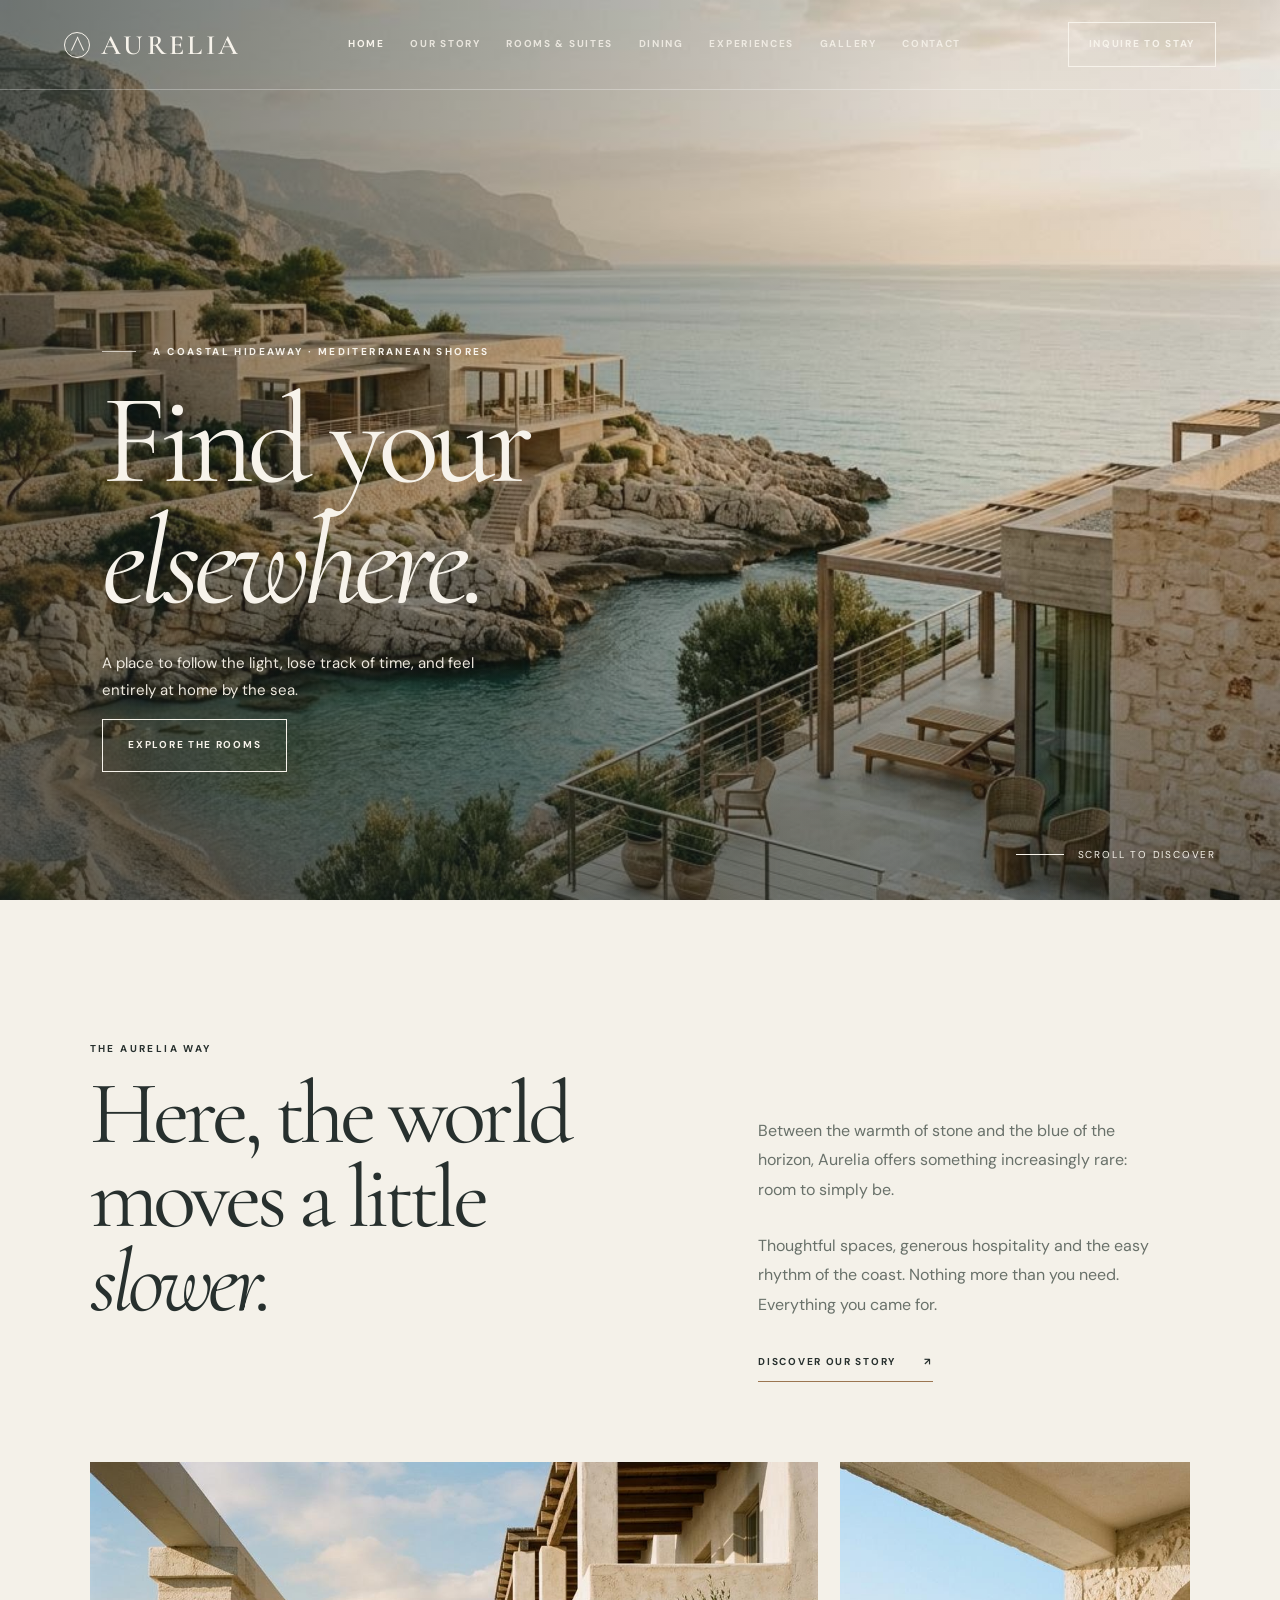
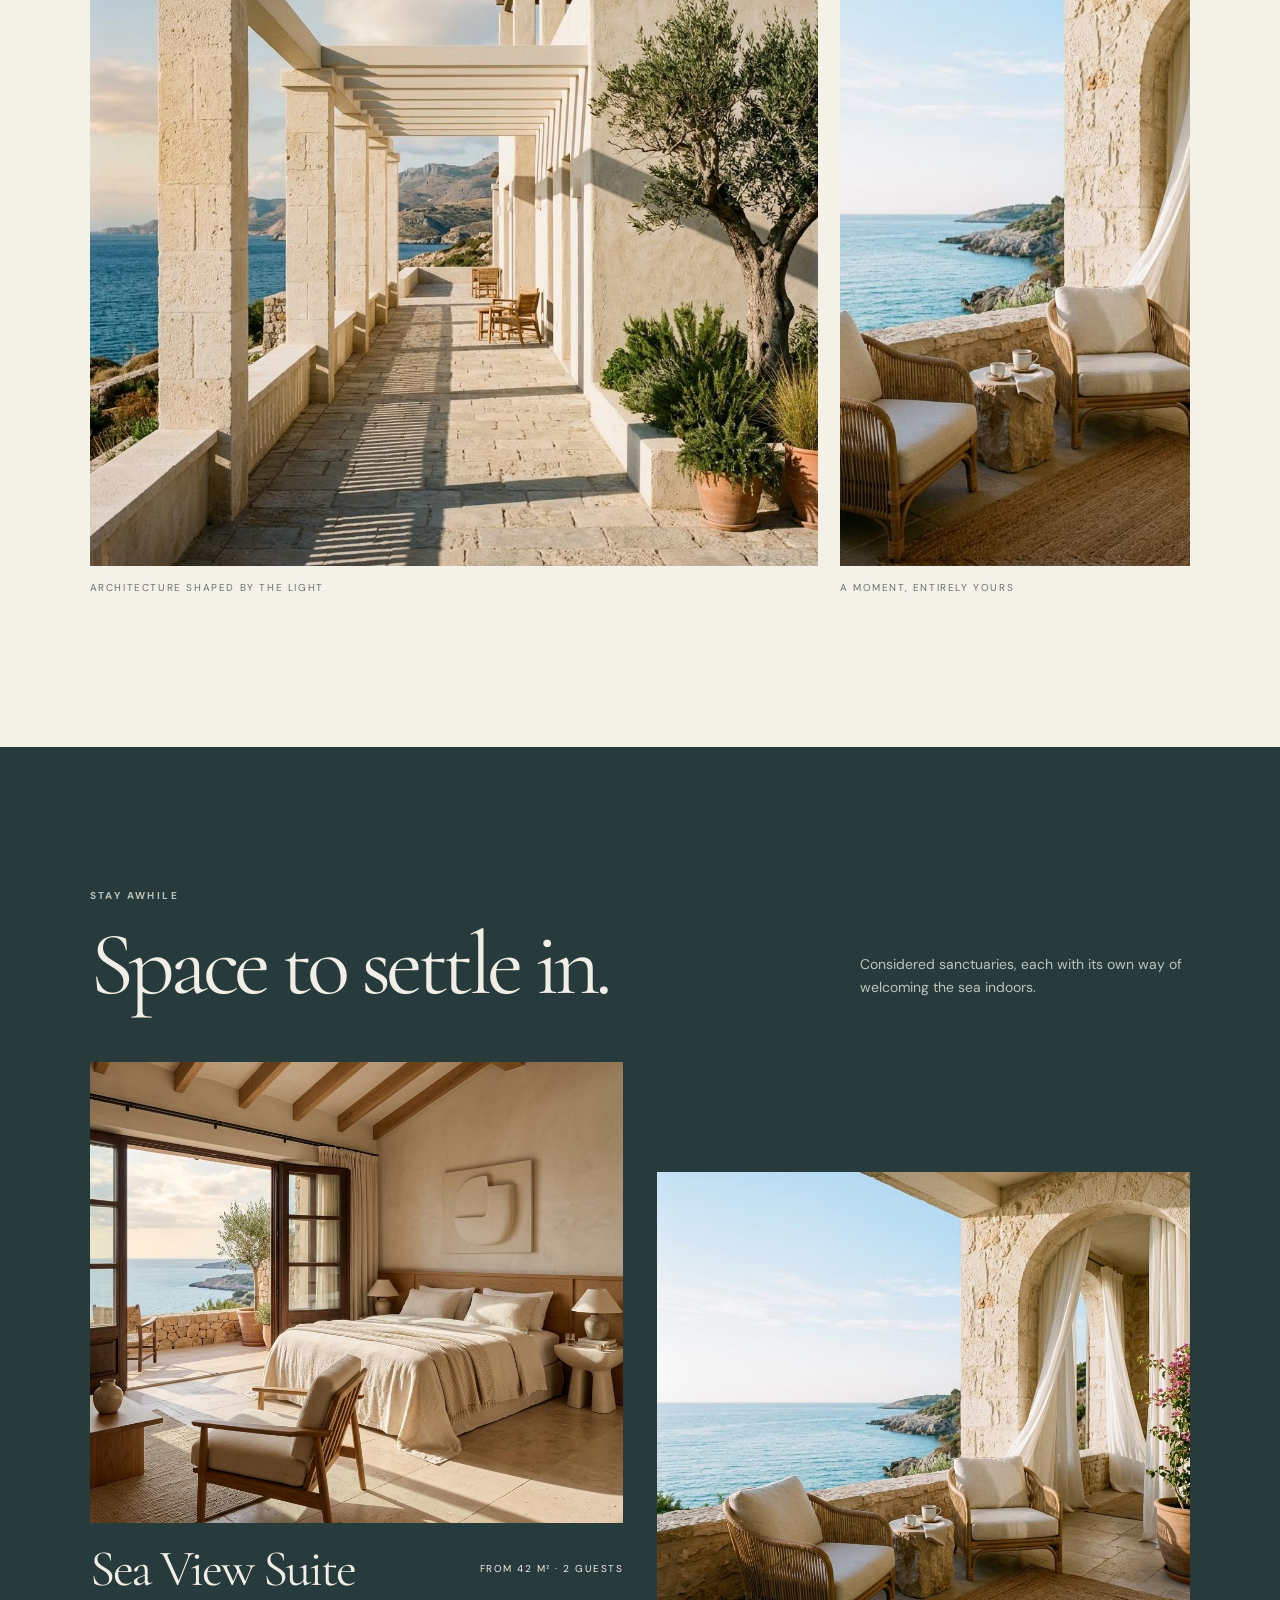
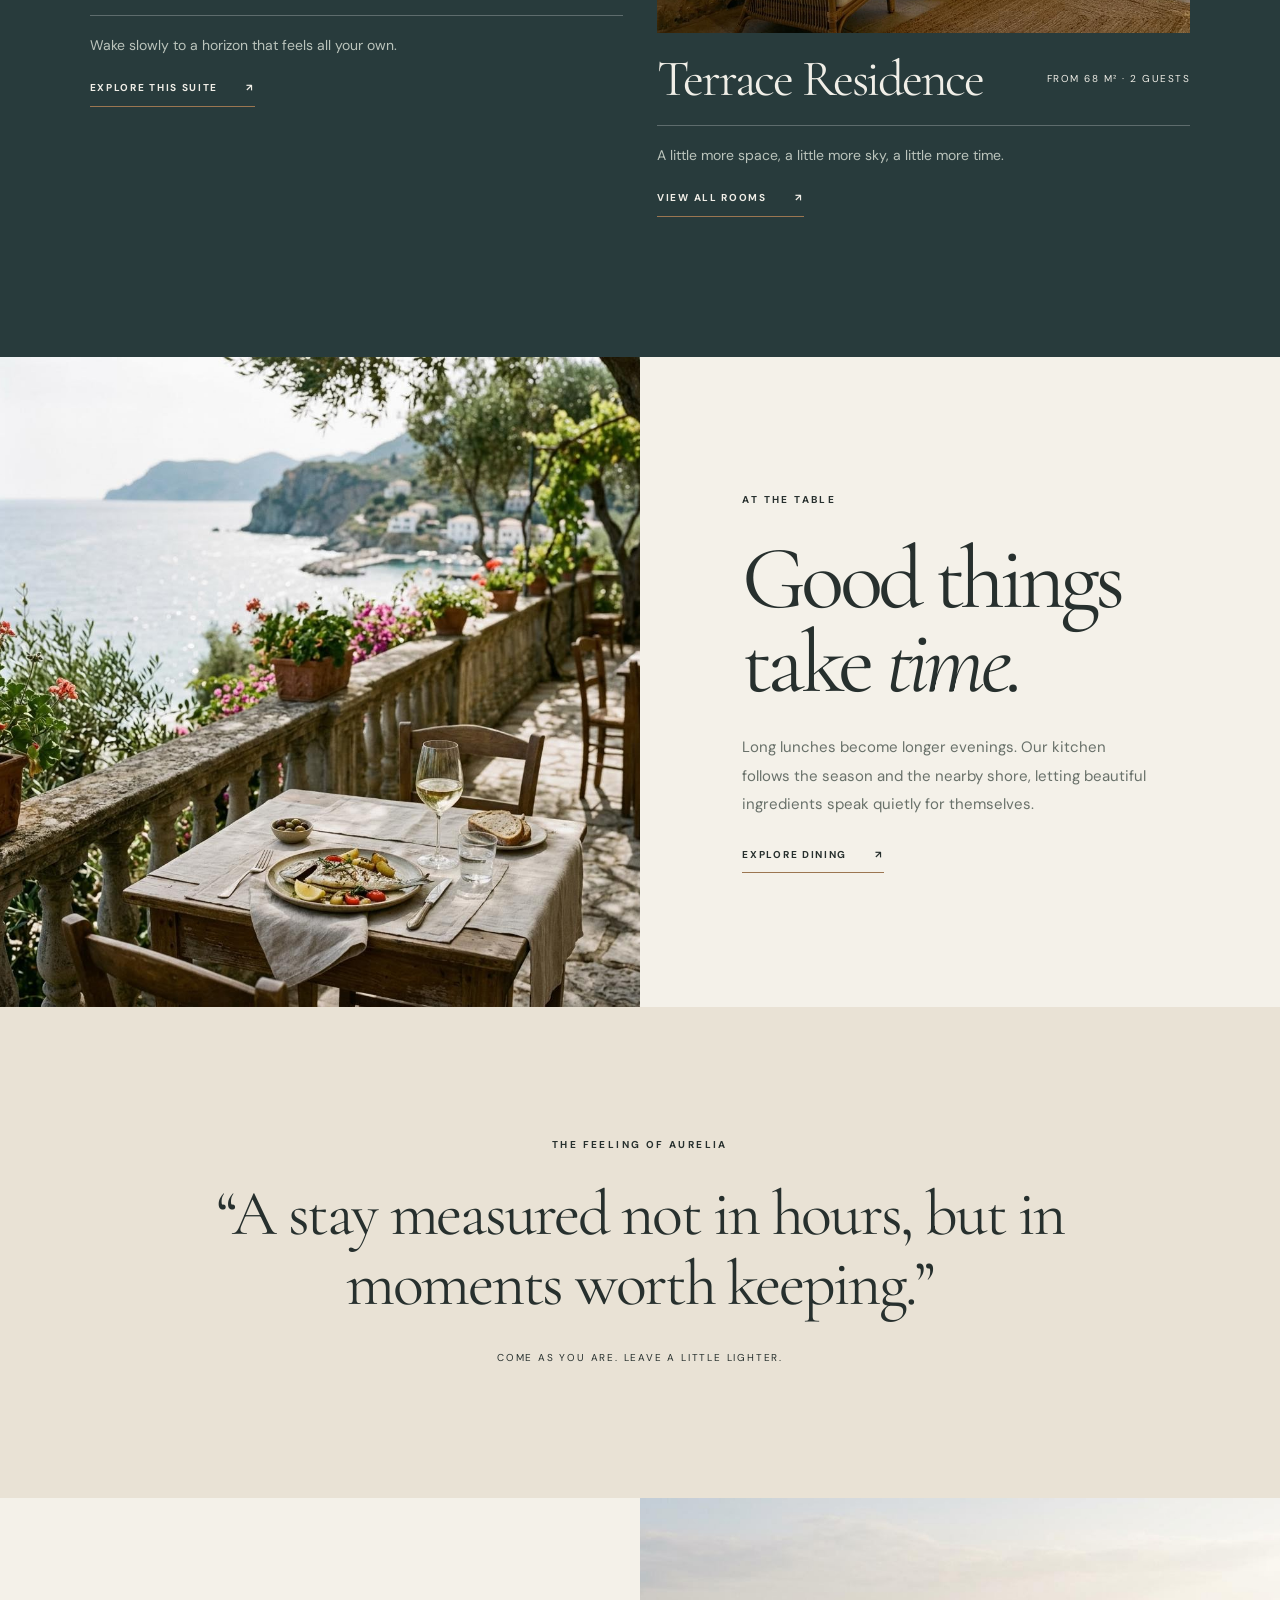
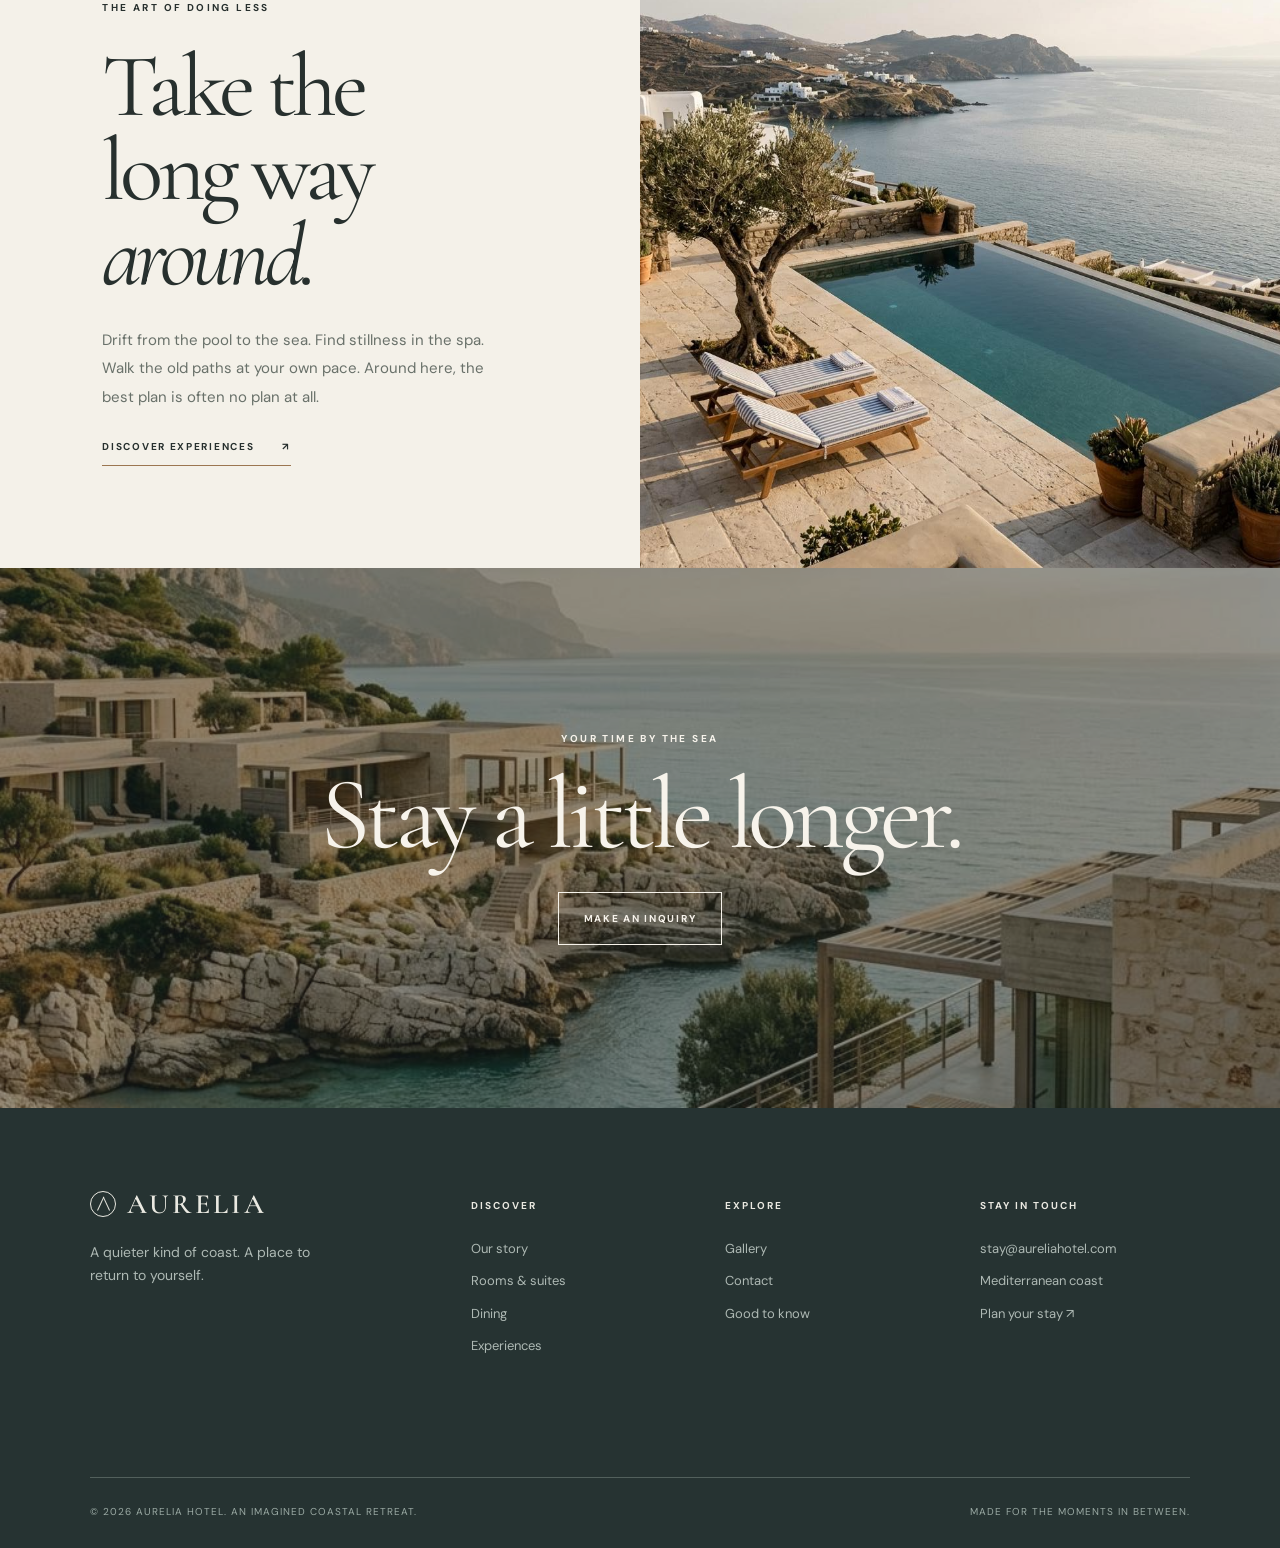
==== index.html @ 77ba6881 "new commit" ====
<!doctype html>
<html lang="en">

<head>
  <meta charset="utf-8">
  <meta name="viewport" content="width=device-width, initial-scale=1">
  <title>Aurelia Hotel — A quieter kind of coast</title>
  <meta name="description"
    content="Aurelia is an intimate coastal retreat where limestone, sea light and unhurried days come together. Explore our rooms, dining and the art of staying a little longer.">
  <meta name="theme-color" content="#f4f1e9">
  <link rel="icon" href="./assets/favicon-BOdvN1qZ.svg" type="image/svg+xml">
  <script src="./assets/main.js" defer></script>
  <link rel="stylesheet" crossorigin href="./assets/styles.css">
</head>

<body>
  <a class="skip-link" href="#main">Skip to content</a>
  <header class="site-header">
    <a class="brand" href="index.html" aria-label="Aurelia Hotel home"><span class="brand-mark"
        aria-hidden="true"></span><span class="brand-name">Aurelia</span></a>
    <nav class="header-nav" id="primary-nav" aria-label="Main navigation"><a href="index.html"
        aria-current="page">Home</a><a href="about.html">Our story</a><a href="rooms.html">Rooms & suites</a><a
        href="dining.html">Dining</a><a href="amenities.html">Experiences</a><a href="gallery.html">Gallery</a><a
        href="contact.html">Contact</a></nav>
    <div class="header-actions"><a class="book-link" href="contact.html#inquire">Inquire to stay</a><button
        class="menu-toggle" type="button" aria-label="Open navigation" aria-controls="primary-nav"
        aria-expanded="false"><span></span><span></span></button></div>
  </header>
  <main id="main">
    <section class="hero" aria-label="Welcome to Aurelia"><img class="hero-image" src="./assets/coast--0wuCMdo.jpg"
        alt="Limestone coastal retreat overlooking a quiet Mediterranean cove">
      <div class="hero-shade"></div>
      <div class="hero-content">
        <p class="eyebrow line">A coastal hideaway · Mediterranean shores</p>
        <h1>Find your<br><em>elsewhere.</em></h1>
        <p class="lead">A place to follow the light, lose track of time, and feel entirely at home by the sea.</p><a
          class="button" href="rooms.html">Explore the rooms</a>
      </div>
      <div class="hero-bottom">Scroll to discover</div>
    </section>
    <section class="section">
      <div class="wrap">
        <div class="intro-grid reveal">
          <div>
            <p class="eyebrow">The Aurelia way</p>
            <h2>Here, the world<br>moves a little <em>slower.</em></h2>
          </div>
          <div class="intro-aside">
            <p>Between the warmth of stone and the blue of the horizon, Aurelia offers something increasingly rare: room
              to simply be.</p>
            <p>Thoughtful spaces, generous hospitality and the easy rhythm of the coast. Nothing more than you need.
              Everything you came for.</p><a class="text-link" href="about.html">Discover our story <span
                aria-hidden="true">↗</span></a>
          </div>
        </div>
        <div class="image-pair reveal">
          <div><img src="./assets/architecture-BZDye1vM.jpg"
              alt="Sunlight casting long shadows across Aurelia's limestone colonnade" loading="lazy">
            <p class="caption">Architecture shaped by the light</p>
          </div>
          <div><img src="./assets/terrace-CVWdAl8t.jpg" alt="Private terrace looking out over the calm sea"
              loading="lazy">
            <p class="caption">A moment, entirely yours</p>
          </div>
        </div>
      </div>
    </section>
    <section class="section dark-section">
      <div class="wrap">
        <div class="section-head reveal">
          <div>
            <p class="eyebrow">Stay awhile</p>
            <h2>Space to settle in.</h2>
          </div>
          <p>Considered sanctuaries, each with its own way of welcoming the sea indoors.</p>
        </div>
        <div class="room-grid"><a class="room-card reveal" href="room-detail.html">
            <div class="image-clip"><img src="./assets/interior-Db6qkZle.jpg"
                alt="Sea View Suite with cream linen bed and open doors toward the water" loading="lazy"></div>
            <div class="room-meta">
              <h3>Sea View Suite</h3><span>From 42 m² · 2 guests</span>
            </div>
            <p>Wake slowly to a horizon that feels all your own.</p><span class="text-link">Explore this suite <span
                aria-hidden="true">↗</span></span>
          </a><a class="room-card reveal" href="rooms.html">
            <div class="image-clip"><img src="./assets/terrace-CVWdAl8t.jpg"
                alt="Sunlit private terrace at Aurelia Hotel" loading="lazy"></div>
            <div class="room-meta">
              <h3>Terrace Residence</h3><span>From 68 m² · 2 guests</span>
            </div>
            <p>A little more space, a little more sky, a little more time.</p><span class="text-link">View all rooms
              <span aria-hidden="true">↗</span></span>
          </a></div>
      </div>
    </section>
    <section class="split">
      <div class="split-image"><img src="./assets/dining-C8yipRF-.jpg"
          alt="Linen-set terrace table prepared for a leisurely coastal meal" loading="lazy"></div>
      <div class="split-copy reveal">
        <p class="eyebrow">At the table</p>
        <h2>Good things<br>take <em>time.</em></h2>
        <p>Long lunches become longer evenings. Our kitchen follows the season and the nearby shore, letting beautiful
          ingredients speak quietly for themselves.</p><a class="text-link" href="dining.html">Explore dining <span
            aria-hidden="true">↗</span></a>
      </div>
    </section>
    <section class="quote-section">
      <div class="wrap reveal">
        <p class="eyebrow">The feeling of Aurelia</p>
        <blockquote>“A stay measured not in hours, but in moments worth keeping.”</blockquote><cite>Come as you are.
          Leave a little lighter.</cite>
      </div>
    </section>
    <section class="split">
      <div class="split-copy reveal">
        <p class="eyebrow">The art of doing less</p>
        <h2>Take the<br>long way <em>around.</em></h2>
        <p>Drift from the pool to the sea. Find stillness in the spa. Walk the old paths at your own pace. Around here,
          the best plan is often no plan at all.</p><a class="text-link" href="amenities.html">Discover experiences
          <span aria-hidden="true">↗</span></a>
      </div>
      <div class="split-image"><img src="./assets/pool-Dyq22VdZ.jpg"
          alt="Still infinity pool opening onto the Mediterranean horizon" loading="lazy"></div>
    </section>
    <section class="cta-band"><img src="./assets/coast--0wuCMdo.jpg" alt="" loading="lazy">
      <div class="cta-band-content reveal">
        <p class="eyebrow">Your time by the sea</p>
        <h2>Stay a little longer.</h2><a class="button" href="contact.html#inquire">Make an inquiry</a>
      </div>
    </section>
  </main>
  <footer class="site-footer">
    <div class="footer-top">
      <div class="footer-brand"><a class="brand" href="index.html"><span class="brand-mark"
            aria-hidden="true"></span><span class="brand-name">Aurelia</span></a>
        <p>A quieter kind of coast. A place to return to yourself.</p>
      </div>
      <div class="footer-col">
        <h4>Discover</h4><a href="about.html">Our story</a><a href="rooms.html">Rooms & suites</a><a
          href="dining.html">Dining</a><a href="amenities.html">Experiences</a>
      </div>
      <div class="footer-col">
        <h4>Explore</h4><a href="gallery.html">Gallery</a><a href="contact.html">Contact</a><a
          href="contact.html#faq">Good to know</a>
      </div>
      <div class="footer-col">
        <h4>Stay in touch</h4><a href="mailto:stay@aureliahotel.com">stay@aureliahotel.com</a>
        <p>Mediterranean coast</p><a href="contact.html#inquire">Plan your stay ↗</a>
      </div>
    </div>
    <div class="footer-bottom"><span>© 2026 Aurelia Hotel. An imagined coastal retreat.</span><span>Made for the moments
        in between.</span></div>
  </footer>
</body>

</html>
---- assets/styles.css ----
@import "https://fonts.googleapis.com/css2?family=Cormorant+Garamond:wght@400;500;600&family=DM+Sans:wght@400;500;600;700&display=swap";

:root {
    --paper: #f4f1e9;
    --cream: #eae5d9;
    --ink: #27302e;
    --muted: #69716a;
    --line: #d4d0c5;
    --accent: #9b7651;
    --deep: #283b3c;
    --font-display: "Cormorant Garamond", Georgia, serif;
    --font-body: "DM Sans", sans-serif;
}

* {
    box-sizing: border-box;
}

html {
    scroll-behavior: smooth;
}

body {
    margin: 0;
    background: var(--paper);
    color: var(--ink);
    font-family: var(--font-body);
    font-size: 14px;
    line-height: 1.65;
}

body.menu-open,
body.lightbox-open {
    overflow: hidden;
}

img {
    display: block;
    width: 100%;
    height: auto;
}

a {
    color: inherit;
    text-decoration: none;
}

button,
input,
select,
textarea {
    font: inherit;
}

button {
    cursor: pointer;
}

button:focus-visible,
a:focus-visible,
input:focus-visible,
select:focus-visible,
textarea:focus-visible {
    outline: 2px solid var(--accent);
    outline-offset: 4px;
}

::selection {
    background: #c3ae94;
    color: var(--ink);
}

.skip-link {
    position: absolute;
    left: 12px;
    top: -60px;
    z-index: 100;
    background: var(--paper);
    padding: 12px 18px;
}

.skip-link:focus {
    top: 12px;
}

.site-header {
    position: absolute;
    z-index: 30;
    top: 0;
    left: 0;
    width: 100%;
    height: 90px;
    display: flex;
    align-items: center;
    justify-content: space-between;
    padding: 0 clamp(24px, 5vw, 90px);
    color: #f7f3eb;
    border-bottom: 1px solid rgba(255, 255, 255, 0.3);
}

.site-header.solid {
    position: relative;
    background: var(--paper);
    color: var(--ink);
    border-color: var(--line);
}

.brand {
    display: inline-flex;
    align-items: center;
    gap: 11px;
    flex-shrink: 0;
    line-height: 1;
}

.brand-mark {
    width: 26px;
    height: 26px;
    display: inline-block;
    border: 1px solid currentColor;
    border-radius: 50%;
    position: relative;
    display: flex;
    align-items: center;
    justify-content: center;
}

.brand-mark:before,
.brand-mark:after {
    content: "";
    position: static;
    width: 1px;
    height: 15px;
    display: block;
    background: currentColor;
    transform: rotate(25deg) translateY(0px) translateX(-2px);
    left: 10px;
}

.brand-mark:after {
    transform: rotate(-25deg) translateY(0.5px)  translateX(3px);
}

.brand-name {
    font-family: var(--font-display);
    font-size: 28px;
    font-weight: 600;
    letter-spacing: 0.12em;
    text-transform: uppercase;
}

.header-nav {
    display: flex;
    align-items: center;
    gap: clamp(17px, 2vw, 35px);
}

.header-nav a,
.header-actions a,
.menu-toggle {
    font-size: 10px;
    font-weight: 700;
    letter-spacing: 0.17em;
    text-transform: uppercase;
}

.header-nav a {
    opacity: 0.84;
    transition: opacity 0.25s;
}

.header-nav a:hover,
.header-nav a[aria-current="page"] {
    opacity: 1;
}

.header-actions {
    display: flex;
    align-items: center;
    gap: 25px;
}

.header-actions .book-link {
    border: 1px solid currentColor;
    padding: 13px 20px;
    transition:
        background 0.25s,
        color 0.25s;
}

.header-actions .book-link:hover {
    background: var(--paper);
    color: var(--ink);
}

.site-header.solid .book-link:hover {
    background: var(--ink);
    color: var(--paper);
}

.menu-toggle {
    display: none;
    border: 0;
    background: none;
    color: inherit;
    padding: 10px;
}

.menu-toggle span {
    display: block;
    width: 24px;
    height: 1px;
    background: currentColor;
    margin: 6px 0;
}

.hero {
    min-height: 100svh;
    position: relative;
    background: #817e70;
    display: flex;
    align-items: end;
    color: #f7f3eb;
    overflow: hidden;
}

.hero.compact {
    min-height: 620px;
    height: 78vh;
}

.hero-image,
.hero-shade {
    position: absolute;
    inset: 0;
    width: 100%;
    height: 100%;
    object-fit: cover;
}

.hero-shade {
    background:
        linear-gradient(90deg, #1922218c, #18201f14 75%),
        linear-gradient(0deg, rgba(25, 34, 33, 0.35), transparent 48%);
}

.hero-content {
    position: relative;
    z-index: 1;
    width: min(100%, 1500px);
    margin: 0 auto;
    padding: 180px clamp(24px, 8vw, 145px) clamp(83px, 10vw, 150px);
}

.eyebrow {
    font-size: 10px;
    line-height: 1.5;
    font-weight: 700;
    letter-spacing: 0.24em;
    text-transform: uppercase;
}

.eyebrow.line {
    display: flex;
    align-items: center;
    gap: 17px;
}

.eyebrow.line:before {
    content: "";
    width: 34px;
    height: 1px;
    background: currentColor;
    opacity: 0.7;
}

h1,
h2,
h3,
p {
    margin-top: 0;
}

h1,
h2,
h3 {
    font-family: var(--font-display);
    font-weight: 400;
    line-height: 0.94;
}

h1 {
    font-size: clamp(74px, 10vw, 160px);
    letter-spacing: -0.055em;
    margin: 22px 0 28px;
    max-width: 960px;
}

h1 em,
h2 em {
    font-weight: 400;
}

.hero-content .lead {
    max-width: 425px;
    font-size: 15px;
    line-height: 1.8;
    color: #eee9df;
}

.hero-bottom {
    position: absolute;
    bottom: 37px;
    right: clamp(24px, 5vw, 90px);
    font-size: 10px;
    text-transform: uppercase;
    letter-spacing: 0.18em;
    z-index: 2;
    display: flex;
    align-items: center;
    gap: 14px;
}

.hero-bottom:before {
    content: "";
    height: 1px;
    width: 48px;
    background: currentColor;
}

.section {
    padding: clamp(88px, 11vw, 180px) clamp(24px, 7vw, 120px);
}

.wrap {
    max-width: 1380px;
    margin: auto;
}

.section-head {
    display: flex;
    justify-content: space-between;
    align-items: end;
    gap: 40px;
    margin-bottom: 55px;
}

.section-head h2,
.statement h2,
.split-copy h2,
.page-intro h1 {
    font-size: clamp(54px, 7vw, 108px);
    letter-spacing: -0.055em;
    margin: 20px 0 0;
}

.section-head p {
    max-width: 330px;
    color: var(--muted);
    margin: 0 0 8px;
}

.intro-grid {
    display: grid;
    grid-template-columns: 1.1fr 0.9fr;
    gap: clamp(65px, 11vw, 190px);
    align-items: start;
}

.intro-grid h2 {
    font-size: clamp(56px, 7vw, 104px);
    letter-spacing: -0.055em;
    margin: 16px 0;
}

.intro-grid .intro-aside {
    padding-top: 75px;
    max-width: 400px;
    color: var(--muted);
    font-size: 16px;
    line-height: 1.85;
}

.intro-grid .intro-aside p {
    margin-bottom: 26px;
}

.text-link {
    display: inline-flex;
    align-items: center;
    gap: 28px;
    color: var(--ink);
    font-size: 10px;
    font-weight: 700;
    letter-spacing: 0.17em;
    text-transform: uppercase;
    padding-bottom: 9px;
    border-bottom: 1px solid var(--accent);
    transition: gap 0.25s;
}

.text-link:hover {
    gap: 38px;
}

.image-pair {
    display: grid;
    grid-template-columns: 1.35fr 0.65fr;
    gap: 22px;
    align-items: end;
    margin-top: 80px;
}

.image-pair img:first-child {
    height: clamp(420px, 55vw, 740px);
    object-fit: cover;
}

.image-pair img:last-child {
    height: clamp(270px, 36vw, 480px);
    object-fit: cover;
}

.caption {
    font-size: 10px;
    letter-spacing: 0.16em;
    text-transform: uppercase;
    color: var(--muted);
    margin-top: 14px;
}

.dark-section {
    background: var(--deep);
    color: #f0eee7;
}

.dark-section .text-link {
    color: #f0eee7;
}

.dark-section .section-head p,
.dark-section .caption {
    color: #bbc4bc;
}

.room-grid {
    display: grid;
    grid-template-columns: repeat(2, 1fr);
    gap: 34px;
}

.room-card:nth-child(2) {
    margin-top: 110px;
}

.room-card img {
    height: clamp(330px, 36vw, 560px);
    object-fit: cover;
    transition: transform 0.7s;
}

.room-card .image-clip {
    overflow: hidden;
}

.room-card:hover img {
    transform: scale(1.035);
}

.room-meta {
    display: flex;
    align-items: center;
    justify-content: space-between;
    gap: 20px;
    padding: 22px 0;
    border-bottom: 1px solid rgba(255, 255, 255, 0.25);
}

.room-meta h3 {
    font-size: clamp(37px, 4vw, 60px);
    margin: 0;
    letter-spacing: -0.04em;
}

.room-meta span {
    font-size: 10px;
    letter-spacing: 0.15em;
    text-transform: uppercase;
}

.room-card p {
    color: #bbc4bc;
    max-width: 420px;
    margin: 18px 0;
}

.split {
    display: grid;
    grid-template-columns: 1fr 1fr;
    min-height: 650px;
}

.split-image {
    min-height: 520px;
}

.split-image img {
    width: 100%;
    height: 100%;
    object-fit: cover;
}

.split-copy {
    padding: clamp(65px, 8vw, 130px);
    display: flex;
    flex-direction: column;
    justify-content: center;
}

.split-copy p:not(.eyebrow) {
    color: var(--muted);
    max-width: 410px;
    font-size: 15px;
    line-height: 1.9;
    margin: 28px 0;
}

.split-copy .text-link {
    align-self: start;
}

.quote-section {
    padding: 130px 24px;
    text-align: center;
    background: #e9e2d5;
}

.quote-section blockquote {
    font-family: var(--font-display);
    font-size: clamp(42px, 5vw, 78px);
    line-height: 1.08;
    letter-spacing: -0.035em;
    max-width: 960px;
    margin: 27px auto;
}

.quote-section cite {
    font-size: 10px;
    letter-spacing: 0.18em;
    text-transform: uppercase;
    font-style: normal;
}

.cta-band {
    position: relative;
    min-height: 540px;
    display: flex;
    align-items: center;
    justify-content: center;
    text-align: center;
    color: #f7f3eb;
    overflow: hidden;
    background: var(--deep);
}

.cta-band img {
    position: absolute;
    inset: 0;
    width: 100%;
    height: 100%;
    object-fit: cover;
}

.cta-band:after {
    content: "";
    position: absolute;
    inset: 0;
    background: #1b272675;
}

.cta-band-content {
    position: relative;
    z-index: 1;
    padding: 75px 24px;
}

.cta-band h2 {
    font-size: clamp(58px, 8vw, 115px);
    letter-spacing: -0.05em;
    margin: 20px 0 30px;
}

.button {
    display: inline-flex;
    align-items: center;
    justify-content: center;
    min-height: 53px;
    padding: 14px 25px;
    border: 1px solid currentColor;
    background: transparent;
    color: inherit;
    font-size: 10px;
    font-weight: 700;
    text-transform: uppercase;
    letter-spacing: 0.17em;
    transition:
        background 0.25s,
        color 0.25s;
}

.button:hover {
    background: var(--paper);
    color: var(--ink);
}

.button.dark {
    background: var(--ink);
    color: var(--paper);
    border-color: var(--ink);
}

.button.dark:hover {
    background: transparent;
    color: var(--ink);
}

.site-footer {
    background: #263332;
    color: #eae9e1;
    padding: 82px clamp(24px, 7vw, 120px) 27px;
}

.footer-top {
    display: grid;
    grid-template-columns: 1.6fr 1fr 1fr 1fr;
    gap: 45px;
    max-width: 1380px;
    margin: 0 auto 110px;
}

.footer-brand p {
    max-width: 260px;
    color: #aeb9b4;
    margin-top: 22px;
}

.footer-col h4 {
    font-size: 10px;
    letter-spacing: 0.2em;
    text-transform: uppercase;
    margin: 8px 0 23px;
    font-weight: 700;
}

.footer-col a,
.footer-col p {
    display: block;
    color: #aeb9b4;
    font-size: 13px;
    margin: 0 0 11px;
}

.footer-col a:hover {
    color: #fff;
}

.footer-bottom {
    max-width: 1380px;
    margin: auto;
    border-top: 1px solid #52605c;
    padding-top: 26px;
    display: flex;
    justify-content: space-between;
    gap: 20px;
    color: #9baaa4;
    font-size: 10px;
    letter-spacing: 0.1em;
    text-transform: uppercase;
}

.page-intro {
    padding: 105px clamp(24px, 7vw, 120px) 85px;
}

.page-intro .wrap {
    display: grid;
    grid-template-columns: 1.4fr 0.6fr;
    gap: 50px;
    align-items: end;
}

.page-intro h1 {
    margin-bottom: 0;
}

.page-intro p:not(.eyebrow) {
    color: var(--muted);
    max-width: 330px;
    font-size: 15px;
    line-height: 1.85;
    margin: 0 0 10px;
}

.wide-image {
    width: 100%;
    height: clamp(430px, 65vw, 850px);
    object-fit: cover;
}

.feature-list {
    display: grid;
    grid-template-columns: repeat(3, 1fr);
    gap: 35px;
    border-top: 1px solid var(--line);
    padding-top: 35px;
}

.feature-list article {
    padding-right: 30px;
}

.feature-list .num {
    font-family: var(--font-display);
    font-size: 40px;
    color: var(--accent);
}

.feature-list h3 {
    font-size: 32px;
    margin: 15px 0;
}

.feature-list p {
    color: var(--muted);
    line-height: 1.8;
}

.rooms-list {
    display: grid;
    gap: 85px;
}

.room-row {
    display: grid;
    grid-template-columns: 1.15fr 0.85fr;
    gap: clamp(45px, 9vw, 145px);
    align-items: center;
}

.room-row:nth-child(2n) {
    grid-template-columns: 0.85fr 1.15fr;
}

.room-row:nth-child(2n) .room-row-image {
    order: 2;
}

.room-row-image img {
    height: clamp(370px, 43vw, 650px);
    object-fit: cover;
}

.room-row-copy {
    max-width: 460px;
}

.room-row-copy h2 {
    font-size: clamp(55px, 6vw, 92px);
    letter-spacing: -0.055em;
    margin: 20px 0 25px;
}

.room-row-copy p {
    color: var(--muted);
    font-size: 15px;
    line-height: 1.8;
}

.specs {
    display: flex;
    flex-wrap: wrap;
    gap: 12px 25px;
    margin: 30px 0 35px;
    padding: 22px 0;
    border-top: 1px solid var(--line);
    border-bottom: 1px solid var(--line);
    font-size: 10px;
    letter-spacing: 0.1em;
    text-transform: uppercase;
}

.detail-intro {
    display: grid;
    grid-template-columns: 1.25fr 0.75fr;
    gap: 80px;
}

.detail-intro h2 {
    font-size: clamp(50px, 5vw, 75px);
    letter-spacing: -0.04em;
}

.detail-intro p {
    font-size: 15px;
    color: var(--muted);
    line-height: 1.9;
}

.detail-facts {
    border-top: 1px solid var(--line);
}

.detail-facts div {
    display: flex;
    justify-content: space-between;
    gap: 20px;
    border-bottom: 1px solid var(--line);
    padding: 19px 0;
}

.detail-facts span:first-child {
    font-size: 10px;
    letter-spacing: 0.16em;
    text-transform: uppercase;
    color: var(--muted);
}

.amenity-grid {
    display: grid;
    grid-template-columns: repeat(2, 1fr);
    gap: 70px 30px;
}

.amenity-grid article:nth-child(2n) {
    padding-top: 110px;
}

.amenity-grid img {
    height: clamp(340px, 40vw, 560px);
    object-fit: cover;
}

.amenity-grid h2 {
    font-size: clamp(44px, 5vw, 70px);
    letter-spacing: -0.04em;
    margin: 25px 0 13px;
}

.amenity-grid p {
    color: var(--muted);
    max-width: 480px;
}

.gallery-filters {
    display: flex;
    flex-wrap: wrap;
    gap: 8px;
    margin-bottom: 36px;
}

.gallery-filters button {
    background: none;
    border: 1px solid var(--line);
    padding: 10px 19px;
    color: var(--ink);
    font-size: 10px;
    text-transform: uppercase;
    letter-spacing: 0.14em;
}

.gallery-filters button.active,
.gallery-filters button:hover {
    background: var(--ink);
    color: var(--paper);
    border-color: var(--ink);
}

.gallery-grid {
    display: grid;
    grid-template-columns: repeat(3, 1fr);
    gap: 18px;
}

.gallery-item {
    border: 0;
    padding: 0;
    background: transparent;
    position: relative;
    overflow: hidden;
    text-align: left;
    color: #fff;
}

.gallery-item:nth-child(5n + 1) {
    grid-column: span 2;
}

.gallery-item img {
    height: 370px;
    object-fit: cover;
    transition: transform 0.6s;
}

.gallery-item:nth-child(5n + 1) img {
    height: 500px;
}

.gallery-item:hover img {
    transform: scale(1.04);
}

.gallery-item span {
    position: absolute;
    left: 22px;
    bottom: 20px;
    font-family: var(--font-display);
    font-size: 28px;
    text-shadow: 0 1px 15px #222;
}

.gallery-item[hidden] {
    display: none;
}

.lightbox {
    position: fixed;
    z-index: 100;
    inset: 0;
    background: #151e1df7;
    display: none;
    align-items: center;
    justify-content: center;
    padding: 65px 70px;
    color: #fff;
}

.lightbox.open {
    display: flex;
}

.lightbox figure {
    margin: 0;
    max-width: 1100px;
    width: 100%;
    text-align: center;
}

.lightbox img {
    max-height: 78vh;
    width: 100%;
    object-fit: contain;
}

.lightbox figcaption {
    padding-top: 15px;
    font-family: var(--font-display);
    font-size: 25px;
}

.lightbox button {
    background: none;
    border: 1px solid #aeb9b4;
    color: #fff;
    position: absolute;
    padding: 8px 14px;
    font-size: 25px;
    line-height: 1;
}

.lightbox .close {
    right: 25px;
    top: 25px;
}

.lightbox .prev {
    left: 20px;
}

.lightbox .next {
    right: 20px;
}

.contact-grid {
    display: grid;
    grid-template-columns: 0.75fr 1.25fr;
    gap: clamp(60px, 10vw, 160px);
}

.contact-info h2 {
    font-size: clamp(50px, 6vw, 85px);
    letter-spacing: -0.05em;
}

.contact-info p {
    color: var(--muted);
}

.contact-info address {
    font-style: normal;
    margin: 35px 0;
}

.contact-info address a {
    display: block;
    margin-top: 15px;
    border-bottom: 1px solid var(--accent);
    width: max-content;
}

.form-grid {
    display: grid;
    grid-template-columns: 1fr 1fr;
    gap: 22px;
}

.field {
    display: flex;
    flex-direction: column;
    gap: 8px;
}

.field.full {
    grid-column: 1/-1;
}

.field label {
    font-size: 10px;
    text-transform: uppercase;
    letter-spacing: 0.17em;
    font-weight: 700;
}

.field input,
.field select,
.field textarea {
    width: 100%;
    border: 1px solid var(--line);
    background: #f8f6f0;
    border-radius: 0;
    padding: 15px 16px;
    color: var(--ink);
    min-height: 54px;
}

.field textarea {
    min-height: 130px;
    resize: vertical;
}

.form-note {
    color: var(--muted);
    font-size: 12px;
    line-height: 1.7;
}

.form-actions {
    display: flex;
    align-items: center;
    gap: 25px;
    flex-wrap: wrap;
    margin-top: 26px;
}

.form-status {
    font-size: 12px;
    color: var(--muted);
    max-width: 310px;
}

.faq-list {
    max-width: 850px;
    margin-left: auto;
}

.faq-item {
    border-bottom: 1px solid var(--line);
}

.faq-item:first-child {
    border-top: 1px solid var(--line);
}

.faq-question {
    width: 100%;
    background: transparent;
    border: 0;
    padding: 25px 0;
    text-align: left;
    display: flex;

    justify-content: space-between;
    gap: 25px;
    font-family: var(--font-display);
    font-size: 30px;
    color: var(--ink);
}

.faq-question span:last-child {
    font-family: var(--font-body);
    font-size: 20px;
    line-height: 20px;
    height: fit-content;
    transition: transform 0.25s;
}

.faq-question[aria-expanded="true"] span:last-child {
    transform: rotate(45deg);
}

.faq-answer {
    padding: 0 50px 25px 0;
    color: var(--muted);
    max-width: 680px;
}

.faq-answer[hidden] {
    display: none;
}

.reveal {
    opacity: 0;
    transform: translateY(25px);
    transition:
        opacity 0.8s ease,
        transform 0.8s ease;
}

.reveal.visible {
    opacity: 1;
    transform: translateY(0);
}

@media (max-width: 1100px) {
    .header-nav {
        gap: 16px;
    }

    .header-nav a {
        font-size: 9px;
    }

    .brand-name {
        font-size: 23px;
    }

    .header-actions {
        gap: 12px;
    }
}

@media (max-width: 900px) {
    .site-header {
        height: 76px;
    }

    .header-nav {
        position: fixed;
        width: 100%;
        max-width: 400px;
        height: 100%;
        top: 0;
        background: var(--paper);
        color: var(--ink);
        padding: 45px 24px;
        display: flex;
        right: -100%;
        flex-direction: column;
        align-items: stretch;
        gap: 0;
        overflow-y: auto;
        transition: all 0.3s ease;
    }
    .header-nav.open {
        right: 0;
    }

    .header-actions {
        position: relative;
        z-index: 99;
    }

    .menu-toggle {
        transition: all 0.3s ease;
    }

    .header-nav.open+.header-actions .menu-toggle {
        color: #000;
    }

    /* Smooth Animation */
    .menu-toggle span {
        transition: transform 0.3s ease, opacity 0.3s ease;
    }

    .header-nav.open+.header-actions .menu-toggle span:first-child {
        transform: translateY(3.5px) rotate(45deg);
    }

    .header-nav.open+.header-actions .menu-toggle span:last-child {
        transform: translateY(-3.5px) rotate(-45deg);
    }

    .header-nav a {
        font-family: var(--font-display);
        font-size: 39px;
        font-weight: 400;
        letter-spacing: -0.025em;
        text-transform: none;
        padding: 9px 0;
        border-bottom: 1px solid var(--line);
    }

    .menu-toggle {
        display: block;
    }

    .header-actions .book-link {
        padding: 10px 12px;
    }

    .footer-top {
        grid-template-columns: 1.5fr 1fr 1fr;
    }

    .footer-brand {
        grid-column: 1/-1;
    }

    .intro-grid,
    .detail-intro {
        gap: 55px;
    }

    .split-copy {
        padding: 65px 45px;
    }
}

@media (max-width: 700px) {
    .hero {
        min-height: 760px;
        min-height: 100svh;
    }

    .hero.compact {
        min-height: 570px;
        height: 72svh;
    }

    .hero-content {
        padding: 160px 24px 90px;
    }

    .hero h1 {
        font-size: clamp(70px, 15vw, 105px);
    }

    .hero-bottom {
        display: none;
    }

    .brand-name {
        font-size: 22px;
    }

    .section {
        padding: 83px 24px;
    }

    .section-head,
    .intro-grid,
    .page-intro .wrap,
    .detail-intro,
    .contact-grid {
        display: block;
    }

    .section-head p {
        margin-top: 24px;
    }

    .intro-grid .intro-aside {
        padding-top: 18px;
    }

    .image-pair {
        gap: 10px;
        margin-top: 48px;
    }

    .image-pair img:first-child {
        height: 420px;
    }

    .image-pair img:last-child {
        height: 280px;
    }

    .room-grid,
    .split,
    .feature-list,
    .amenity-grid {
        grid-template-columns: 1fr;
    }

    .room-card:nth-child(2),
    .amenity-grid article:nth-child(2n) {
        margin-top: 0;
        padding-top: 0;
    }

    .room-grid {
        gap: 55px;
    }

    .split-image {
        min-height: 430px;
    }

    .split-copy {
        padding: 80px 24px;
    }

    .page-intro {
        padding: 85px 24px 60px;
    }

    .page-intro p:not(.eyebrow) {
        margin-top: 25px;
    }

    .room-row,
    .room-row:nth-child(2n) {
        grid-template-columns: 1fr;
        gap: 26px;
    }

    .room-row:nth-child(2n) .room-row-image {
        order: 0;
    }

    .rooms-list {
        gap: 75px;
    }

    .room-row-image img {
        height: 430px;
    }

    .amenity-grid {
        gap: 55px;
    }

    .gallery-grid {
        grid-template-columns: 1fr 1fr;
        gap: 10px;
    }

    .gallery-item:nth-child(5n + 1) {
        grid-column: auto;
    }

    .gallery-item img,
    .gallery-item:nth-child(5n + 1) img {
        height: 260px;
    }

    .footer-top {
        grid-template-columns: 1fr 1fr;
        gap: 35px;
        margin-bottom: 65px;
    }

    .footer-bottom {
        flex-direction: column;
    }

    .contact-info {
        margin-bottom: 60px;
    }

    .faq-list {
        margin-top: 35px;
    }
}

@media (max-width: 480px) {
    .header-actions .book-link {
        display: none;
    }

    .hero h1 {
        font-size: 69px;
    }

    .section-head h2,
    .statement h2,
    .split-copy h2,
    .page-intro h1 {
        font-size: 59px;
    }

    .image-pair {
        grid-template-columns: 1fr 0.55fr;
    }

    .image-pair img:first-child {
        height: 350px;
    }

    .image-pair img:last-child {
        height: 220px;
    }

    .room-meta h3 {
        font-size: 39px;
    }

    .room-meta span {
        max-width: 90px;
        text-align: right;
    }

    .gallery-grid {
        grid-template-columns: 1fr;
    }

    .gallery-item img,
    .gallery-item:nth-child(5n + 1) img {
        height: 350px;
    }

    .form-grid {
        grid-template-columns: 1fr;
    }

    .field.full {
        grid-column: auto;
    }

    .footer-top {
        grid-template-columns: 1fr 1fr;
    }

    .footer-brand {
        grid-column: 1/-1;
    }

    .lightbox {
        padding: 60px 18px;
    }

    .lightbox .prev,
    .lightbox .next {
        bottom: 20px;
        top: auto;
    }

    .lightbox .prev {
        left: calc(50% - 60px);
    }

    .lightbox .next {
        right: calc(50% - 60px);
    }
}

@media (prefers-reduced-motion: reduce) {
    html {
        scroll-behavior: auto;
    }

    *,
    *:before,
    *:after {
        animation-duration: 0.01ms !important;
        transition-duration: 0.01ms !important;
    }

    .reveal {
        opacity: 1;
        transform: none;
    }
}

.field input,
.field select,
.field textarea {
    outline: none !important;
}

#faq .section-head {
    flex-direction: column;
    align-items: center;
    justify-content: center;
    text-align: center;
}

#faq .section-head p {
    max-width: unset;
}

#faq .section-head>div {
    display: flex;
    flex-direction: column;
    align-items: center;
}
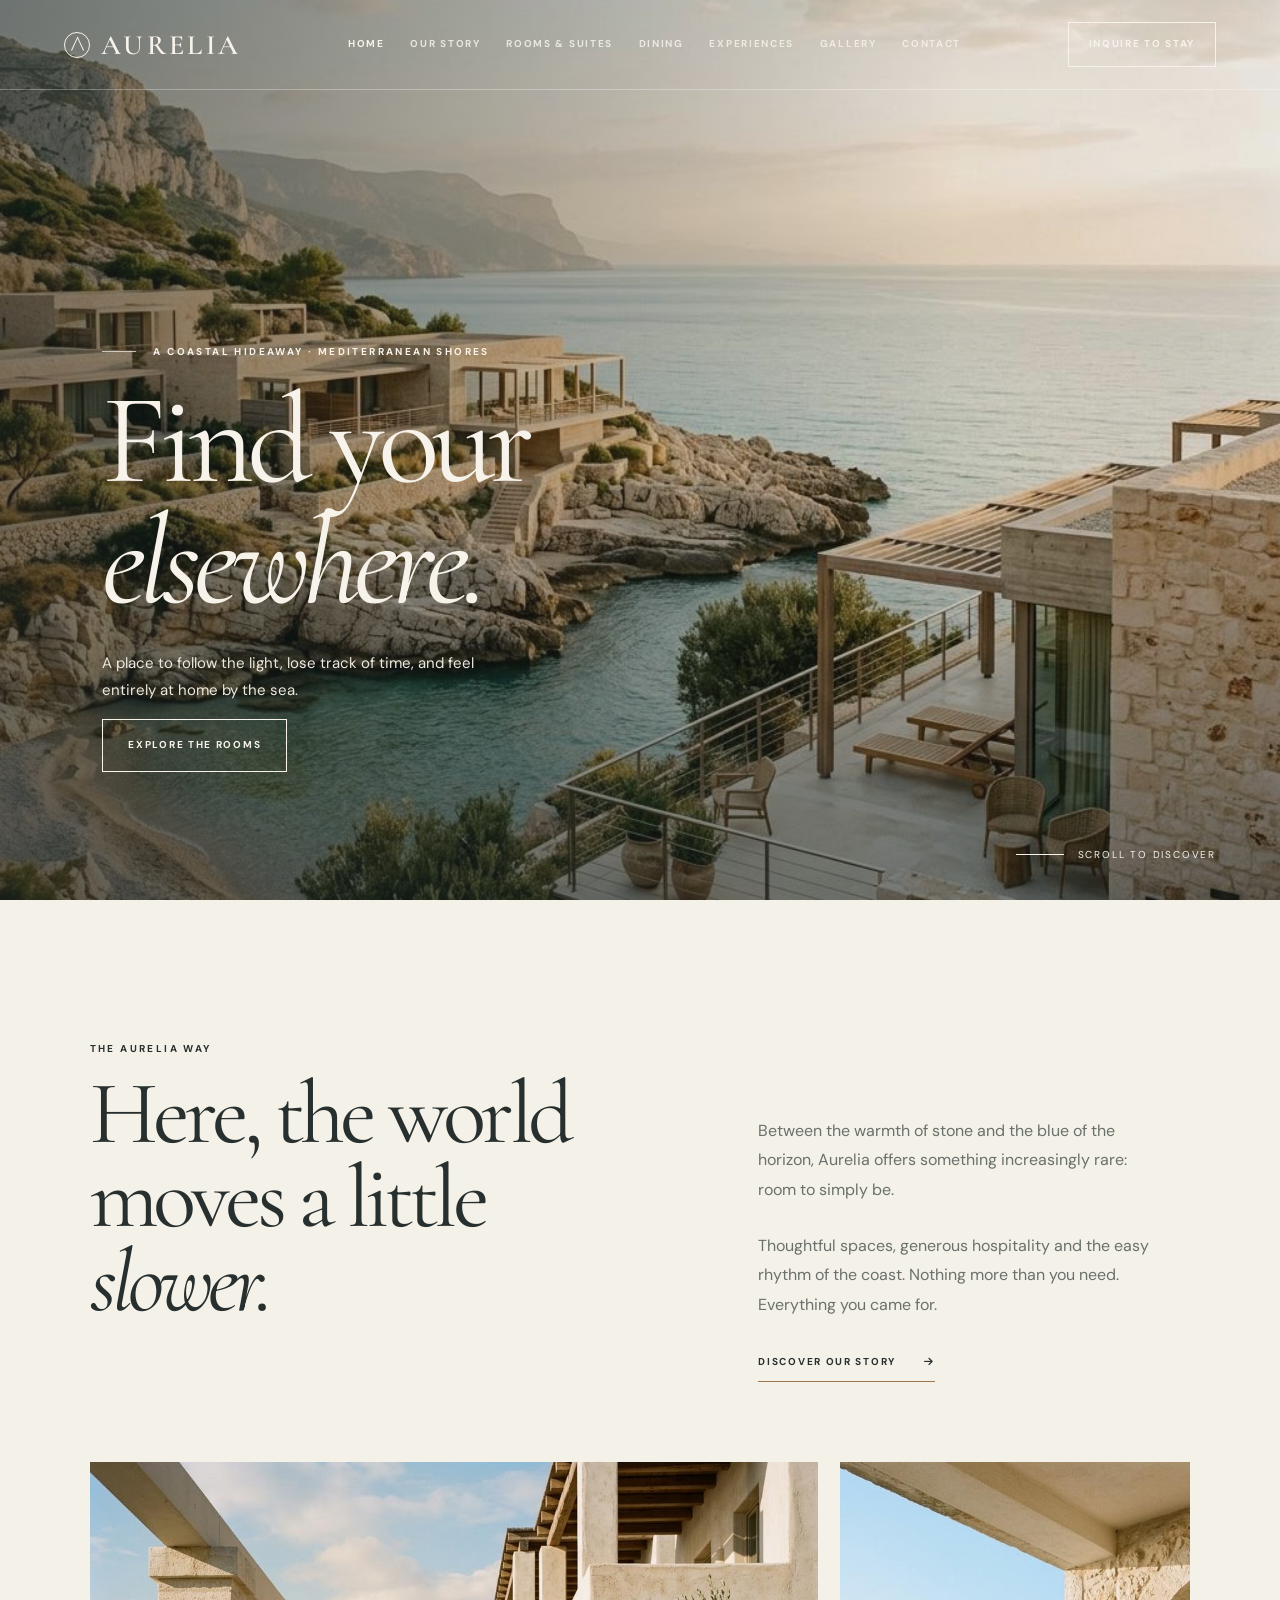
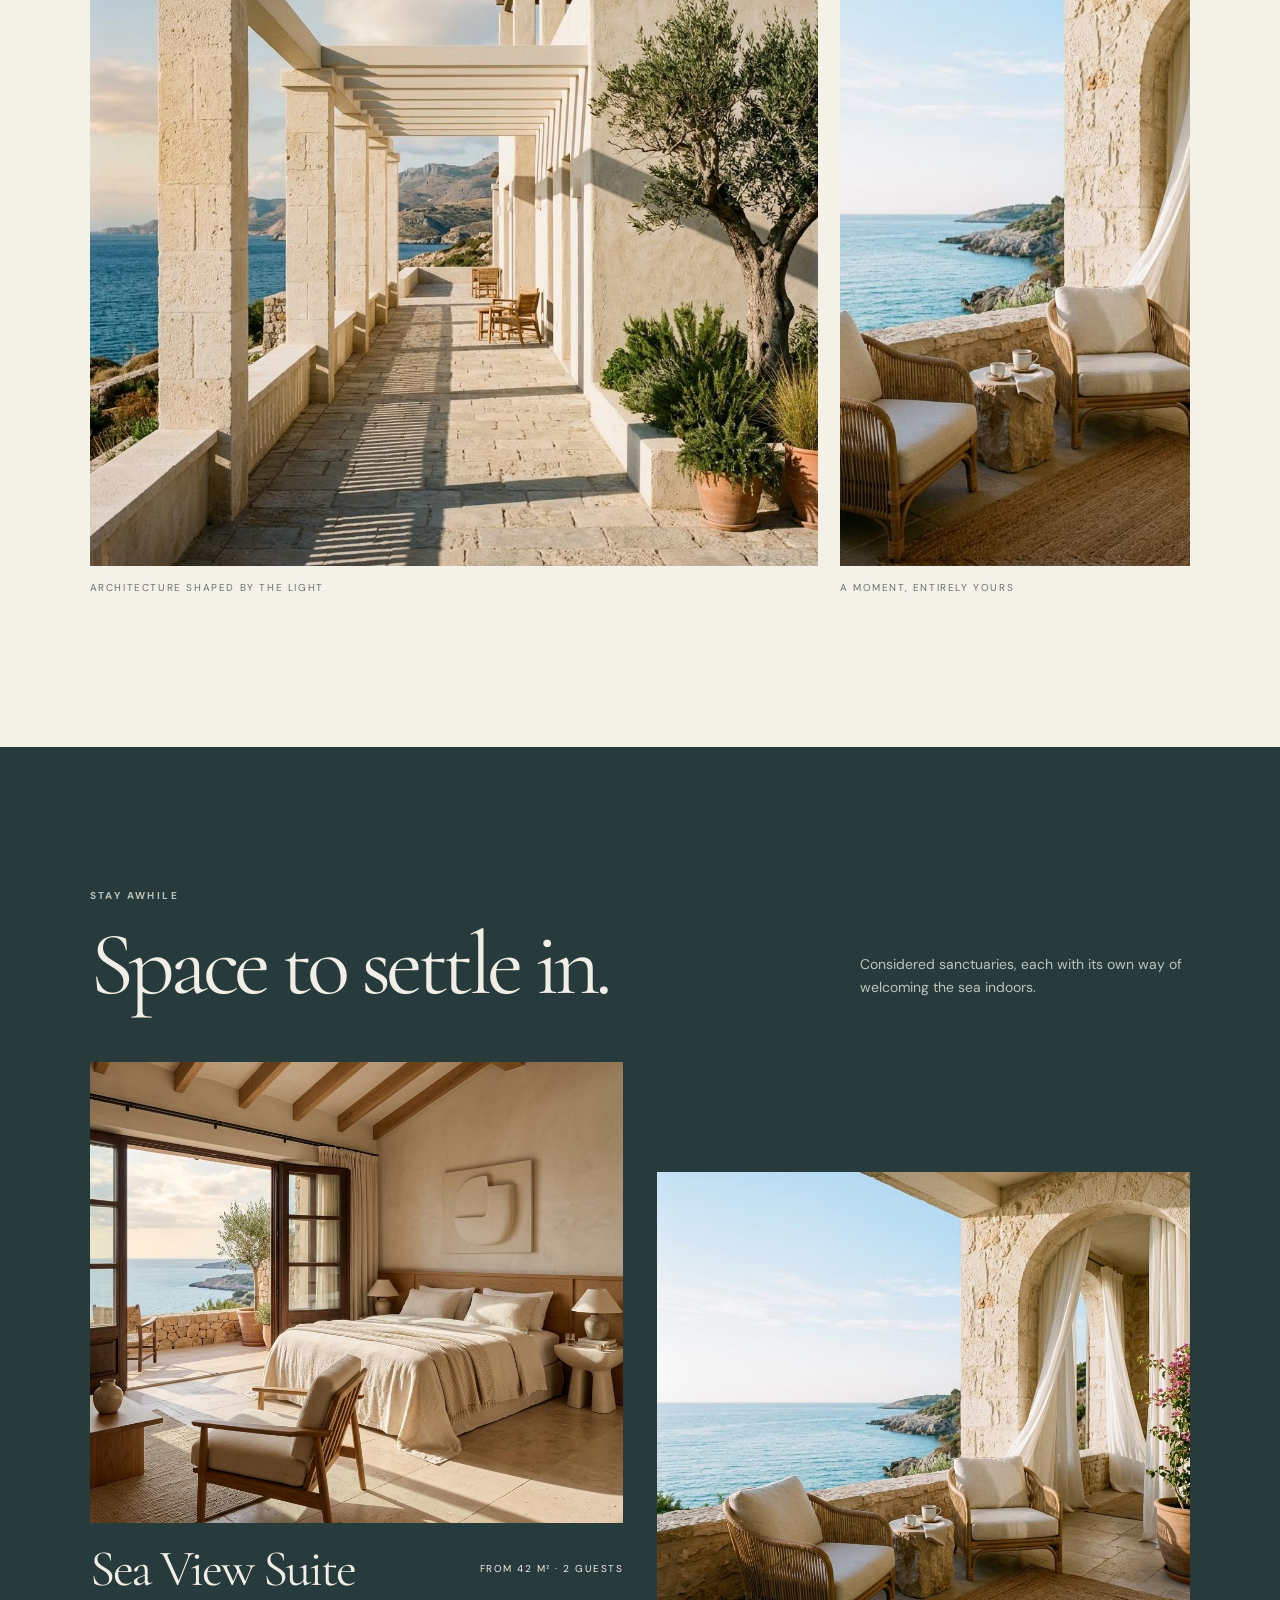
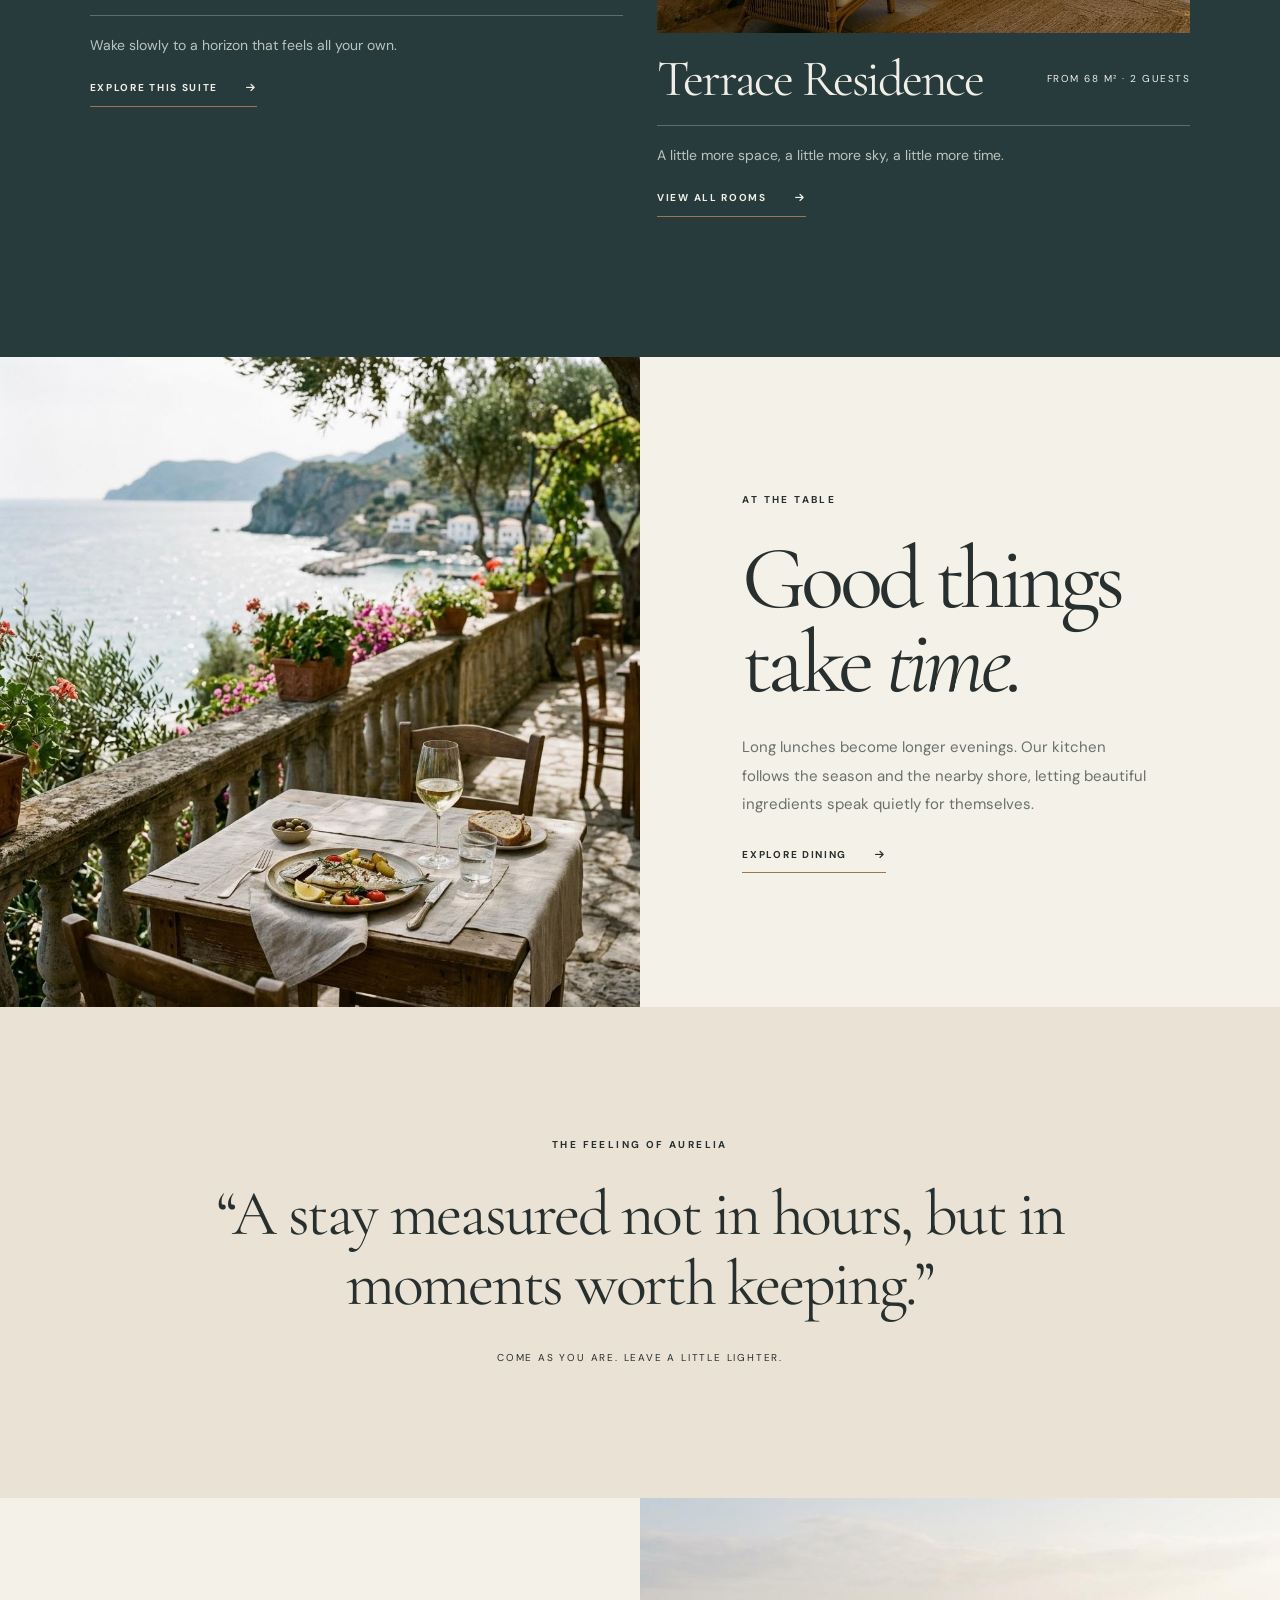
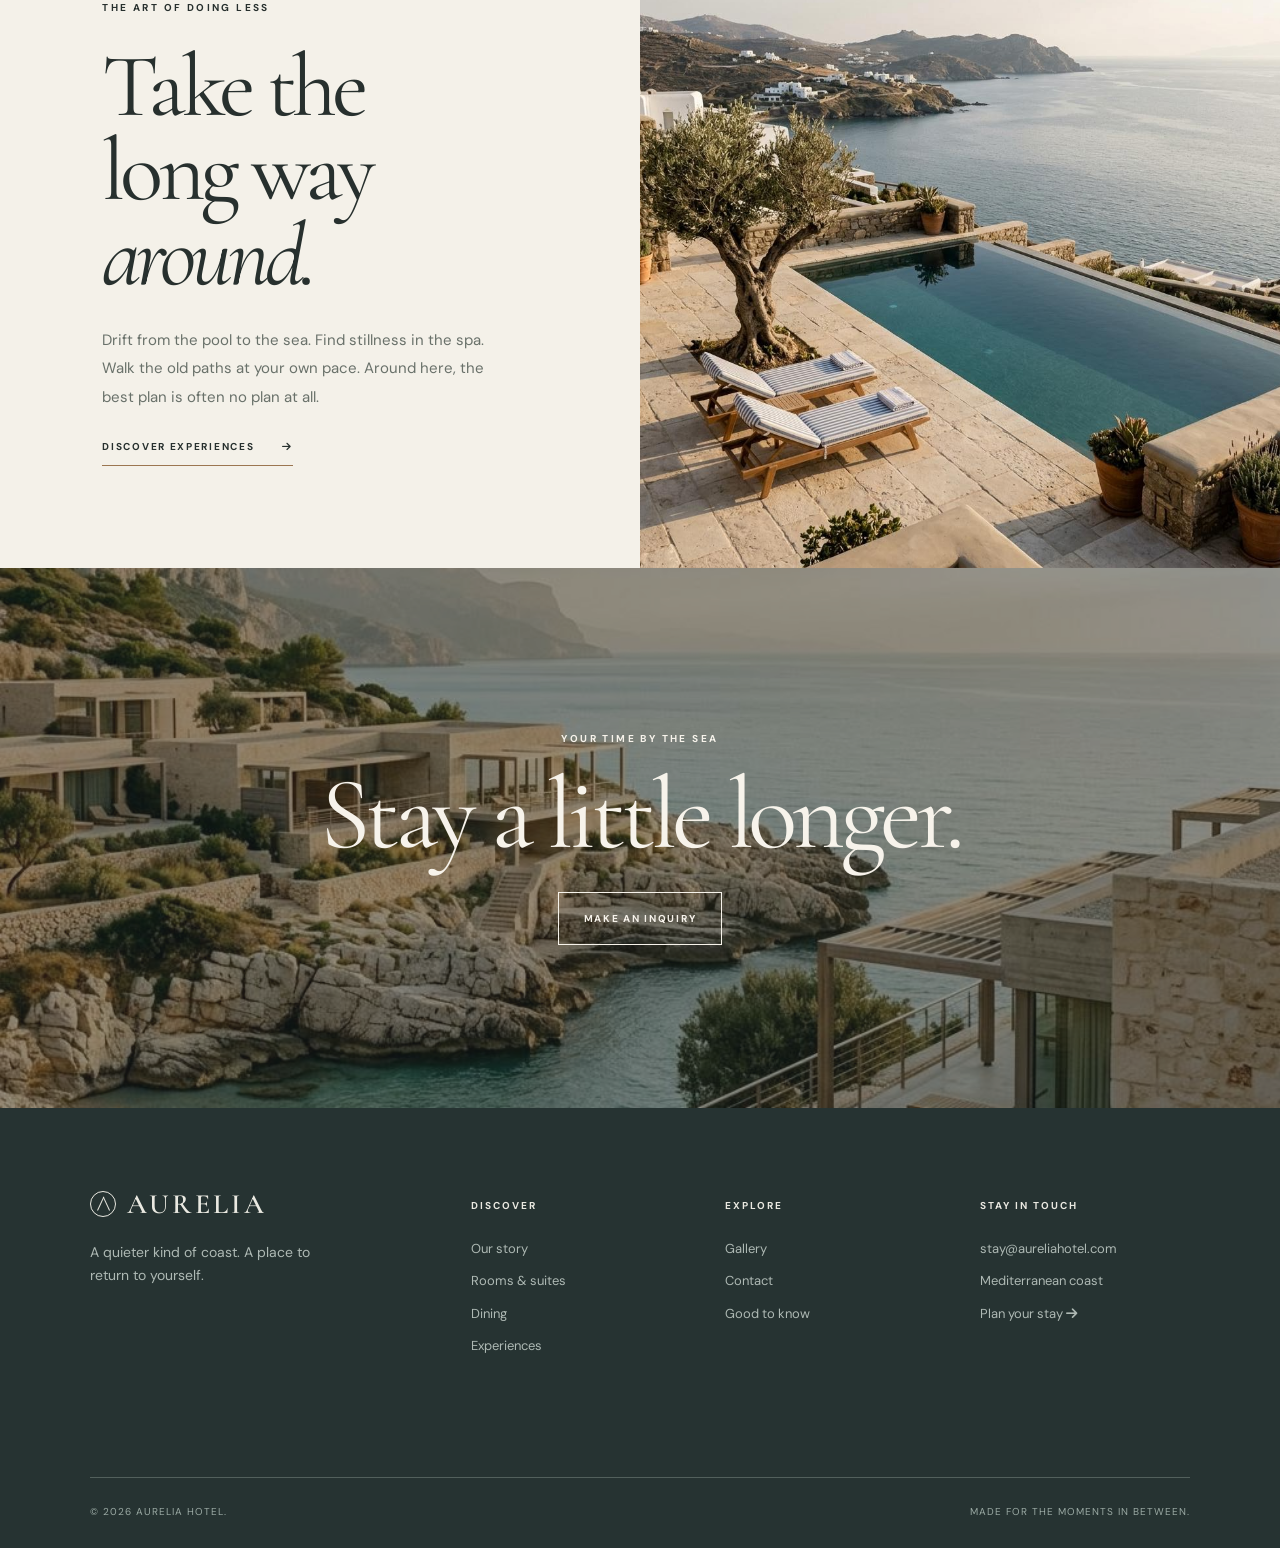
==== commit 5ea34267: "new commit" ====
--- a/index.html
+++ b/index.html
@@ -10,7 +10,8 @@
   <meta name="theme-color" content="#f4f1e9">
   <link rel="icon" href="./assets/favicon-BOdvN1qZ.svg" type="image/svg+xml">
   <script src="./assets/main.js" defer></script>
-  <link rel="stylesheet" crossorigin href="./assets/styles.css">
+  <link rel="stylesheet" href="https://cdnjs.cloudflare.com/ajax/libs/font-awesome/6.7.2/css/all.min.css">
+<link rel="stylesheet" crossorigin href="./assets/styles.css">
 </head>
 
 <body>
@@ -50,7 +51,7 @@
               to simply be.</p>
             <p>Thoughtful spaces, generous hospitality and the easy rhythm of the coast. Nothing more than you need.
               Everything you came for.</p><a class="text-link" href="about.html">Discover our story <span
-                aria-hidden="true">↗</span></a>
+                aria-hidden="true"><i class="fa-solid fa-arrow-right"></i></span></a>
           </div>
         </div>
         <div class="image-pair reveal">
@@ -81,7 +82,7 @@
               <h3>Sea View Suite</h3><span>From 42 m² · 2 guests</span>
             </div>
             <p>Wake slowly to a horizon that feels all your own.</p><span class="text-link">Explore this suite <span
-                aria-hidden="true">↗</span></span>
+                aria-hidden="true"><i class="fa-solid fa-arrow-right"></i></span></span>
           </a><a class="room-card reveal" href="rooms.html">
             <div class="image-clip"><img src="./assets/terrace-CVWdAl8t.jpg"
                 alt="Sunlit private terrace at Aurelia Hotel" loading="lazy"></div>
@@ -89,7 +90,7 @@
               <h3>Terrace Residence</h3><span>From 68 m² · 2 guests</span>
             </div>
             <p>A little more space, a little more sky, a little more time.</p><span class="text-link">View all rooms
-              <span aria-hidden="true">↗</span></span>
+              <span aria-hidden="true"><i class="fa-solid fa-arrow-right"></i></span></span>
           </a></div>
       </div>
     </section>
@@ -101,7 +102,7 @@
         <h2>Good things<br>take <em>time.</em></h2>
         <p>Long lunches become longer evenings. Our kitchen follows the season and the nearby shore, letting beautiful
           ingredients speak quietly for themselves.</p><a class="text-link" href="dining.html">Explore dining <span
-            aria-hidden="true">↗</span></a>
+            aria-hidden="true"><i class="fa-solid fa-arrow-right"></i></span></a>
       </div>
     </section>
     <section class="quote-section">
@@ -117,7 +118,7 @@
         <h2>Take the<br>long way <em>around.</em></h2>
         <p>Drift from the pool to the sea. Find stillness in the spa. Walk the old paths at your own pace. Around here,
           the best plan is often no plan at all.</p><a class="text-link" href="amenities.html">Discover experiences
-          <span aria-hidden="true">↗</span></a>
+          <span aria-hidden="true"><i class="fa-solid fa-arrow-right"></i></span></a>
       </div>
       <div class="split-image"><img src="./assets/pool-Dyq22VdZ.jpg"
           alt="Still infinity pool opening onto the Mediterranean horizon" loading="lazy"></div>
@@ -145,10 +146,10 @@
       </div>
       <div class="footer-col">
         <h4>Stay in touch</h4><a href="mailto:stay@aureliahotel.com">stay@aureliahotel.com</a>
-        <p>Mediterranean coast</p><a href="contact.html#inquire">Plan your stay ↗</a>
+        <p>Mediterranean coast</p><a href="contact.html#inquire">Plan your stay <i class="fa-solid fa-arrow-right"></i></a>
       </div>
     </div>
-    <div class="footer-bottom"><span>© 2026 Aurelia Hotel. An imagined coastal retreat.</span><span>Made for the moments
+    <div class="footer-bottom"><span>© 2026 Aurelia Hotel. </span><span>Made for the moments
         in between.</span></div>
   </footer>
 </body>
